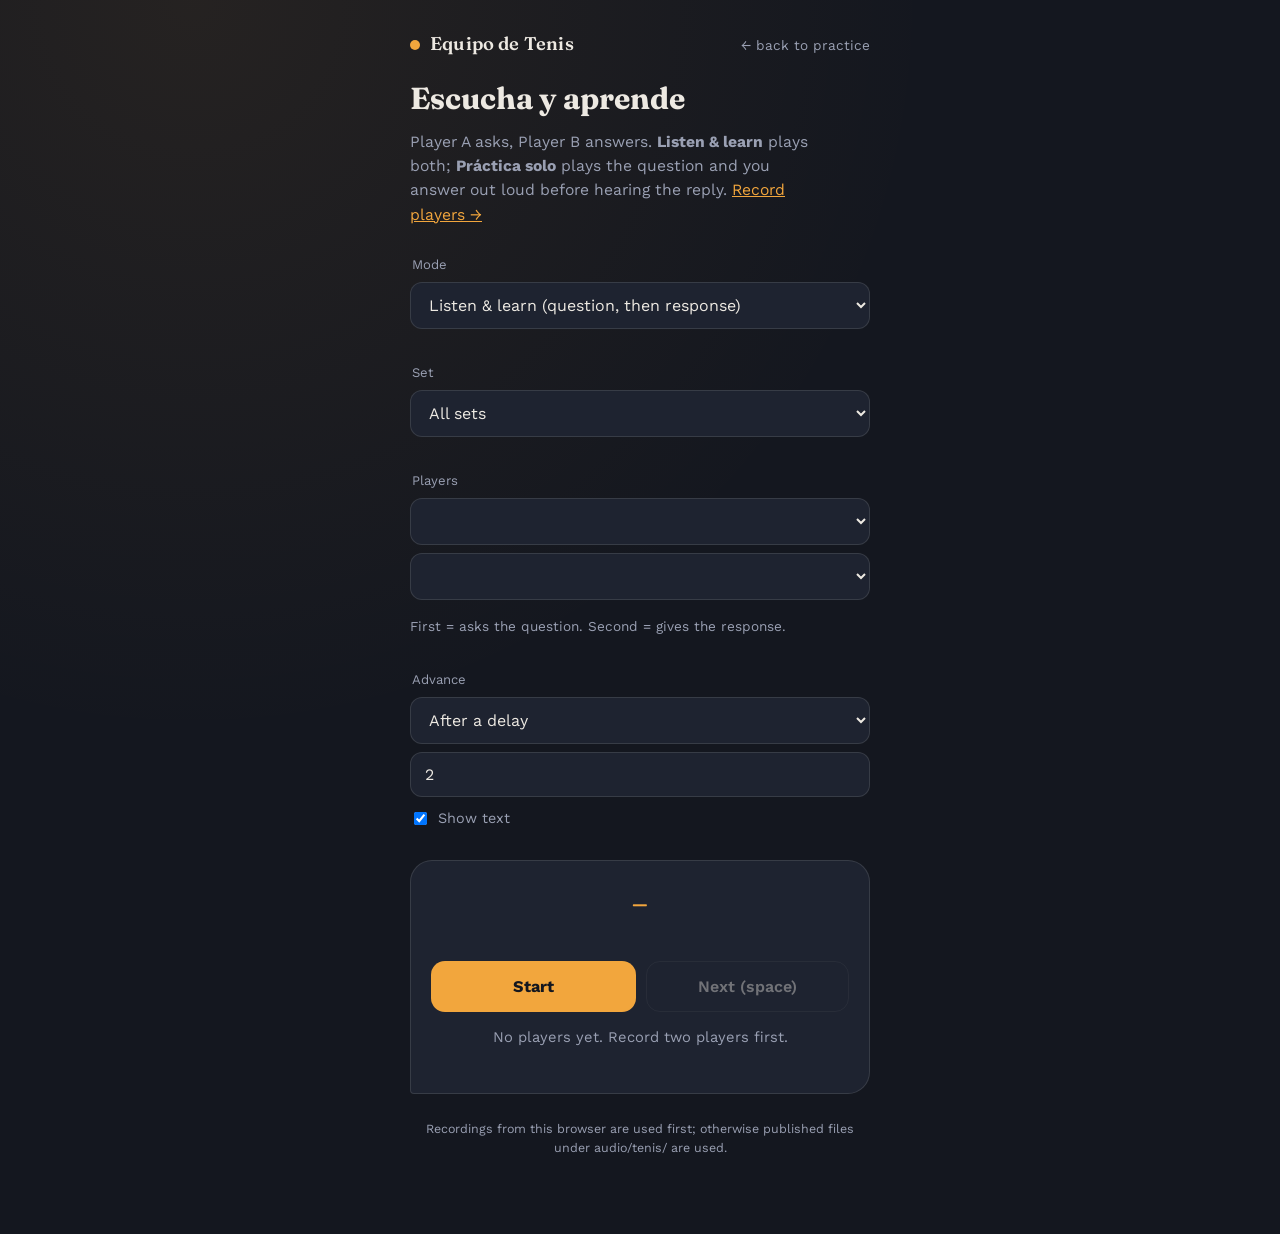
==== spanish-listening-quiz-with-real-tennis/tenis.html @ 942bfbab "Add files via upload" ====
<!DOCTYPE html>
<html lang="en">
<head>
<meta charset="UTF-8">
<meta name="viewport" content="width=device-width, initial-scale=1.0">
<title>Equipo de Tenis</title>
<link rel="stylesheet" href="css/style.css">
</head>
<body>
<div class="app">
<div class="brand">
<span class="dot"></span>
<h1>Equipo de Tenis</h1>
<a class="tagline" href="index.html">← back to practice</a>
</div>
<h2 class="hero-word small">Escucha y aprende</h2>
<p class="home-copy">
Player A asks, Player B answers. <b>Listen &amp; learn</b> plays both;
<b>Práctica solo</b> plays the question and you answer out loud before hearing the reply.
<a href="tenis-record.html">Record players →</a>
</p>
<fieldset>
<legend>Mode</legend>
<select id="mode" class="set-select">
<option value="listen">Listen &amp; learn (question, then response)</option>
<option value="solo">Práctica solo (question only, you answer)</option>
</select>
</fieldset>
<fieldset>
<legend>Set</legend>
<select id="set-select" class="set-select"></select>
</fieldset>
<fieldset>
<legend>Players</legend>
<select id="pq" class="set-select"></select>
<select id="pa" class="set-select"></select>
<p class="rec-progress">First = asks the question. Second = gives the response.</p>
</fieldset>
<fieldset>
<legend>Advance</legend>
<select id="adv" class="set-select">
<option value="delay">After a delay</option>
<option value="space">When I press the space bar</option>
</select>
<input id="delay" class="set-select" type="number" min="0.5" step="0.5" value="2" aria-label="Delay in seconds">
<label><input type="checkbox" id="show" checked> Show text</label>
</fieldset>
<div class="rec-panel">
<p class="rec-label" id="q-text">–</p>
<p class="rec-spoken" id="a-text"></p>
<div class="home-actions">
<button class="start-btn" id="go-btn">Start</button>
<button class="study-btn" id="next-btn" disabled>Next (space)</button>
</div>
<p class="feedback-row" id="msg"></p>
</div>
<p class="hint-note">Recordings from this browser are used first; otherwise published files under audio/tenis/ are used.</p>
</div>
<script src="js/store.js"></script>
<script src="js/tenis-common.js"></script>
<script src="js/tenis.js"></script>
</body>
</html>
---- spanish-listening-quiz-with-real-tennis/css/style.css ----
@import url('https://fonts.googleapis.com/css2?family=Fraunces:opsz,wght@9..144,400;9..144,600;9..144,700&family=Work+Sans:wght@400;500;600;700&display=swap');

:root {
  --ink: #14171f;
  --surface: #1e2330;
  --surface-raised: #262c3d;
  --paper: #ede9e2;
  --muted: #9aa0b3;
  --amber: #f2a63d;
  --amber-dim: #7a5a29;
  --teal: #4fd1c5;
  --red: #e8654f;
  --border: rgba(237, 233, 226, 0.12);
  --radius-card: 22px 22px 22px 4px;
}

* { box-sizing: border-box; }

html { -webkit-text-size-adjust: 100%; }

body {
  margin: 0;
  min-height: 100vh;
  background:
    radial-gradient(circle at 15% 0%, rgba(242, 166, 61, 0.08), transparent 45%),
    var(--ink);
  color: var(--paper);
  font-family: 'Work Sans', system-ui, sans-serif;
  display: flex;
  justify-content: center;
  padding: 32px 18px 64px;
}

.app {
  width: 100%;
  max-width: 460px;
}

.brand {
  display: flex;
  align-items: baseline;
  gap: 10px;
  margin-bottom: 28px;
}

.brand .dot {
  width: 10px;
  height: 10px;
  border-radius: 50%;
  background: var(--amber);
  flex: none;
}

.brand h1 {
  font-family: 'Fraunces', serif;
  font-weight: 600;
  font-size: 1.15rem;
  margin: 0;
  letter-spacing: 0.01em;
  color: var(--paper);
}

.brand span.tagline {
  color: var(--muted);
  font-size: 0.85rem;
}

/* ---------- screens ---------- */
.screen { display: none; }
.screen.active { display: block; }

/* ---------- home screen ---------- */
.hero-word {
  font-family: 'Fraunces', serif;
  font-weight: 700;
  font-size: clamp(2.6rem, 11vw, 3.6rem);
  line-height: 1.02;
  margin: 4px 0 10px;
  color: var(--paper);
}

.hero-word em {
  font-style: normal;
  color: var(--amber);
}

.home-copy {
  color: var(--muted);
  font-size: 0.98rem;
  line-height: 1.55;
  max-width: 40ch;
  margin-bottom: 30px;
}

.module-list {
  display: flex;
  flex-direction: column;
  gap: 12px;
  margin-bottom: 26px;
}

.module-row {
  display: flex;
  align-items: center;
  justify-content: space-between;
  gap: 14px;
  padding: 16px 18px;
  background: var(--surface);
  border: 1px solid var(--border);
  border-radius: var(--radius-card);
  cursor: pointer;
  text-align: left;
  color: var(--paper);
  font-family: 'Work Sans', sans-serif;
  transition: border-color 0.15s ease, transform 0.1s ease;
}

.module-row:hover { border-color: var(--amber-dim); }
.module-row:active { transform: scale(0.99); }

.module-row.selected {
  border-color: var(--amber);
  background: var(--surface-raised);
}

.module-row .m-name {
  font-weight: 600;
  font-size: 1.02rem;
}

.module-row .m-count {
  color: var(--muted);
  font-size: 0.85rem;
}

fieldset {
  border: none;
  padding: 0;
  margin: 0 0 28px;
}

legend {
  color: var(--muted);
  font-size: 0.82rem;
  margin-bottom: 10px;
  text-transform: none;
}

.count-choices {
  display: flex;
  gap: 8px;
}

.count-choices button {
  flex: 1;
  padding: 10px 0;
  background: var(--surface);
  border: 1px solid var(--border);
  border-radius: 12px;
  color: var(--muted);
  font-family: 'Work Sans', sans-serif;
  font-weight: 600;
  cursor: pointer;
}

.count-choices button.selected {
  color: var(--ink);
  background: var(--amber);
  border-color: var(--amber);
}

.start-btn {
  width: 100%;
  padding: 16px;
  background: var(--amber);
  color: var(--ink);
  border: none;
  border-radius: 14px;
  font-family: 'Work Sans', sans-serif;
  font-weight: 700;
  font-size: 1.02rem;
  cursor: pointer;
}

.start-btn:disabled {
  background: var(--surface-raised);
  color: var(--muted);
  cursor: not-allowed;
}

/* ---------- quiz screen ---------- */
.quiz-top {
  display: flex;
  justify-content: space-between;
  align-items: center;
  color: var(--muted);
  font-size: 0.85rem;
  margin-bottom: 14px;
}

.progress-track {
  height: 4px;
  background: var(--surface);
  border-radius: 2px;
  overflow: hidden;
  margin-bottom: 30px;
}

.progress-fill {
  height: 100%;
  background: var(--amber);
  width: 0%;
  transition: width 0.25s ease;
}

.dial {
  display: flex;
  flex-direction: column;
  align-items: center;
  padding: 40px 20px 34px;
  background: var(--surface);
  border: 1px solid var(--border);
  border-radius: var(--radius-card);
  margin-bottom: 22px;
}

.play-btn {
  width: 92px;
  height: 92px;
  border-radius: 50%;
  border: 2px solid var(--amber);
  background: transparent;
  color: var(--amber);
  cursor: pointer;
  display: flex;
  align-items: center;
  justify-content: center;
  transition: background 0.15s ease;
}

.play-btn:active { background: rgba(242, 166, 61, 0.12); }

.play-btn svg { width: 34px; height: 34px; fill: currentColor; }

.play-hint {
  margin-top: 16px;
  color: var(--muted);
  font-size: 0.85rem;
}

.options-grid {
  display: grid;
  grid-template-columns: 1fr 1fr;
  gap: 12px;
}

.option-btn {
  padding: 22px 8px;
  background: var(--surface);
  border: 1px solid var(--border);
  border-radius: 16px;
  font-family: 'Fraunces', serif;
  font-weight: 600;
  font-size: 1.7rem;
  color: var(--paper);
  cursor: pointer;
}

.option-btn:active { transform: scale(0.98); }

.option-btn.correct {
  border-color: var(--teal);
  color: var(--teal);
  background: rgba(79, 209, 197, 0.08);
}

.option-btn.incorrect {
  border-color: var(--red);
  color: var(--red);
  background: rgba(232, 101, 79, 0.08);
}

.option-btn.disabled { pointer-events: none; opacity: 0.55; }
.option-btn.disabled.correct,
.option-btn.disabled.incorrect { opacity: 1; }

.feedback-row {
  min-height: 26px;
  margin-top: 16px;
  font-size: 0.92rem;
  color: var(--muted);
}

.feedback-row.correct { color: var(--teal); }
.feedback-row.incorrect { color: var(--red); }

.next-btn {
  width: 100%;
  padding: 15px;
  margin-top: 16px;
  background: var(--surface-raised);
  color: var(--paper);
  border: 1px solid var(--border);
  border-radius: 14px;
  font-family: 'Work Sans', sans-serif;
  font-weight: 600;
  cursor: pointer;
  display: none;
}

.next-btn.visible { display: block; }

/* ---------- results screen ---------- */
.results-card {
  background: var(--surface);
  border: 1px solid var(--border);
  border-radius: var(--radius-card);
  padding: 36px 24px;
  text-align: center;
  margin-bottom: 20px;
}

.results-score {
  font-family: 'Fraunces', serif;
  font-weight: 700;
  font-size: 3.2rem;
  color: var(--amber);
  margin: 6px 0;
}

.results-label { color: var(--muted); font-size: 0.9rem; }

.miss-list {
  text-align: left;
  margin: 22px 0 0;
  padding-top: 18px;
  border-top: 1px solid var(--border);
}

.miss-list h3 {
  font-family: 'Work Sans', sans-serif;
  font-size: 0.85rem;
  color: var(--muted);
  font-weight: 600;
  margin: 0 0 10px;
}

.miss-row {
  display: flex;
  justify-content: space-between;
  padding: 7px 0;
  font-size: 0.92rem;
  border-bottom: 1px dashed var(--border);
}

.miss-row .heard { color: var(--paper); font-weight: 600; }
.miss-row .picked { color: var(--red); }

.results-actions {
  display: flex;
  gap: 10px;
}

.results-actions button {
  flex: 1;
  padding: 14px;
  border-radius: 14px;
  font-family: 'Work Sans', sans-serif;
  font-weight: 600;
  cursor: pointer;
}

.results-actions .again-btn {
  background: var(--amber);
  color: var(--ink);
  border: none;
}

.results-actions .home-btn {
  background: transparent;
  color: var(--paper);
  border: 1px solid var(--border);
}

.hint-note {
  color: var(--muted);
  font-size: 0.78rem;
  text-align: center;
  margin-top: 26px;
  line-height: 1.5;
}

@media (prefers-reduced-motion: reduce) {
  * { transition: none !important; }
}

:focus-visible {
  outline: 2px solid var(--amber);
  outline-offset: 2px;
}

/* ---------- more-tools links, record pages, Equipo de Tenis ---------- */
a.module-row { text-decoration: none; }
.more-tools { margin-top: 34px; }
.brand a.tagline { color: var(--muted); font-size: 0.85rem; text-decoration: none; margin-left: auto; }
.brand a.tagline:hover { color: var(--amber); }
.hero-word.small { font-size: 1.9rem; margin-bottom: 10px; }
.home-copy a { color: var(--amber); }
label { display: flex; align-items: center; gap: 8px; color: var(--muted); font-size: 0.9rem; margin: 4px 0; }

.set-select {
  width: 100%;
  padding: 12px 14px;
  margin-bottom: 8px;
  background: var(--surface);
  border: 1px solid var(--border);
  border-radius: 12px;
  color: var(--paper);
  font: inherit;
}

.rec-panel {
  background: var(--surface);
  border: 1px solid var(--border);
  border-radius: var(--radius-card);
  padding: 24px 20px;
  text-align: center;
  margin-bottom: 18px;
}
.rec-label { font-family: 'Fraunces', serif; font-weight: 700; font-size: 1.8rem; color: var(--amber); margin: 0 0 4px; }
.rec-spoken { color: var(--muted); margin: 0 0 18px; min-height: 1.2em; }
.rec-progress { color: var(--muted); font-size: 0.85rem; margin: 10px 0; }

.home-actions { display: flex; gap: 10px; margin-bottom: 12px; }
.home-actions .start-btn, .home-actions .study-btn { flex: 1; width: auto; }
.spaced-top { margin-top: 22px; }

.study-btn {
  padding: 14px;
  background: transparent;
  color: var(--paper);
  border: 1px solid var(--border);
  border-radius: 14px;
  font: 600 1rem 'Work Sans', sans-serif;
  cursor: pointer;
}
.study-btn:disabled { opacity: 0.4; cursor: not-allowed; }
.study-btn.block, fieldset > .study-btn { display: block; width: 100%; }
.start-btn.recording { background: var(--red); color: #fff; }

.listen-grid { display: grid; grid-template-columns: repeat(auto-fill, minmax(96px, 1fr)); gap: 8px; margin-bottom: 22px; }
.listen-tile {
  padding: 12px 6px;
  background: var(--surface);
  border: 1px solid var(--border);
  border-radius: 12px;
  color: var(--paper);
  font: 600 0.95rem 'Work Sans', sans-serif;
  cursor: pointer;
}
.listen-tile.done { border-color: var(--teal); color: var(--teal); }
.listen-tile.current { outline: 2px solid var(--amber); outline-offset: 1px; }
.tenis-grid { grid-template-columns: 1fr 1fr; }
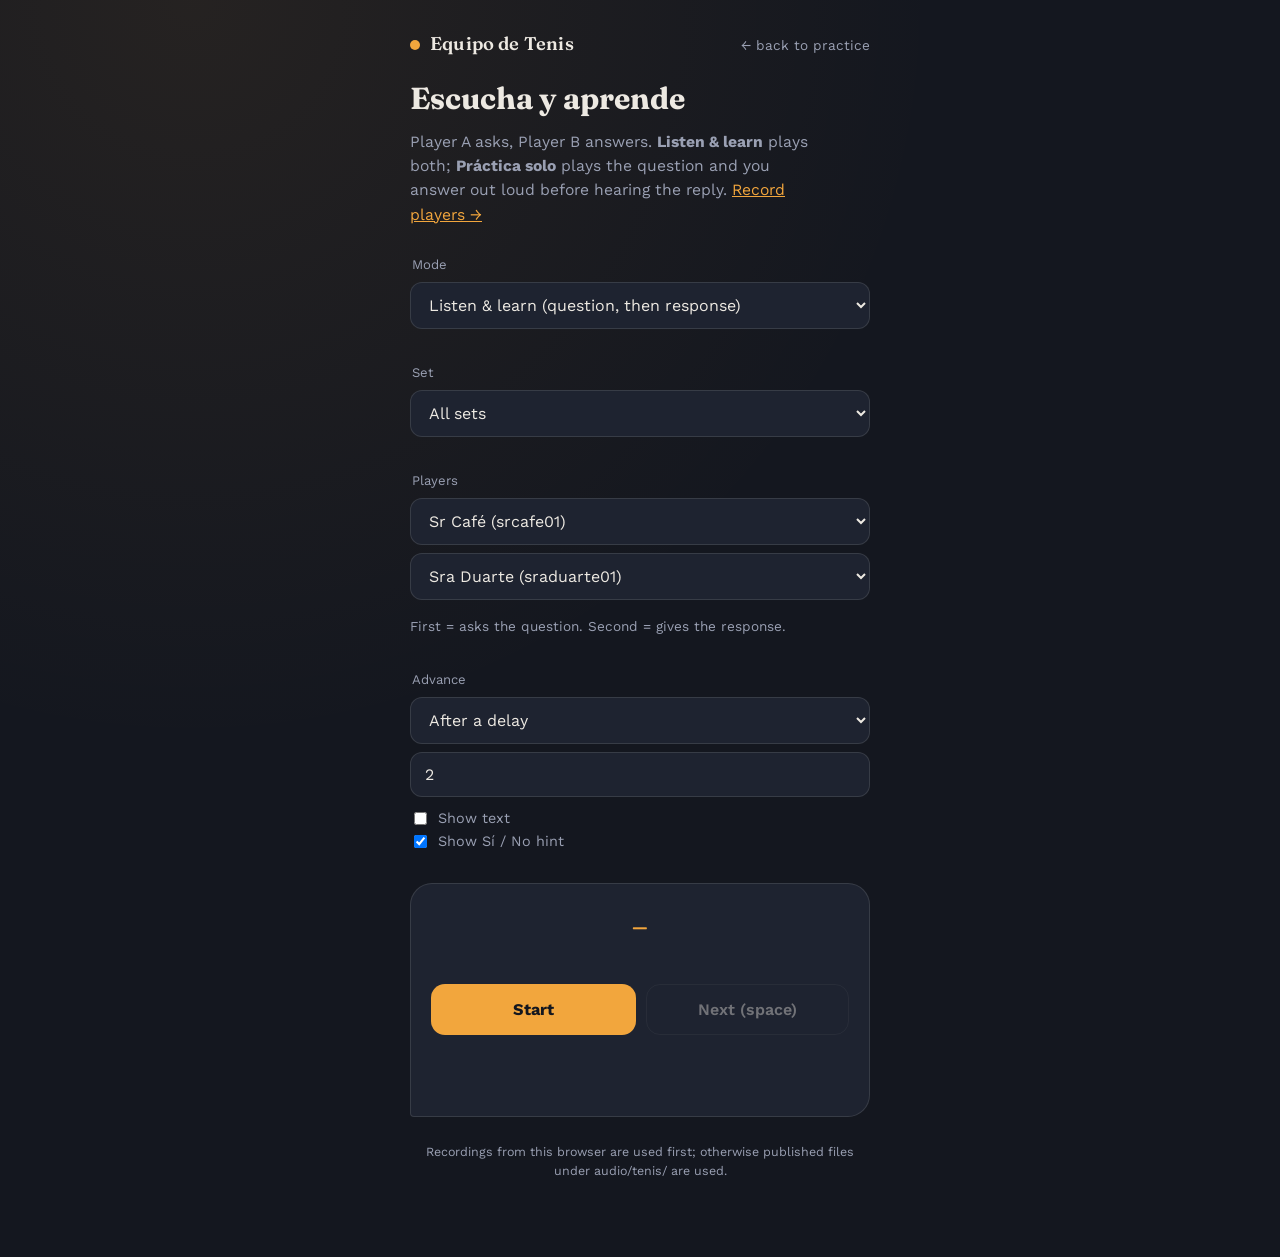
==== commit 9fdc3600: "Update tenis.html to include sí or no, also default off show text" ====
--- a/spanish-listening-quiz-with-real-tennis/tenis.html
+++ b/spanish-listening-quiz-with-real-tennis/tenis.html
@@ -43,7 +43,8 @@
 <option value="space">When I press the space bar</option>
 </select>
 <input id="delay" class="set-select" type="number" min="0.5" step="0.5" value="2" aria-label="Delay in seconds">
-<label><input type="checkbox" id="show" checked> Show text</label>
+<label><input type="checkbox" id="show"> Show text</label>
+<label><input type="checkbox" id="hint" checked> Show Sí / No hint</label>
 </fieldset>
 <div class="rec-panel">
 <p class="rec-label" id="q-text">–</p>
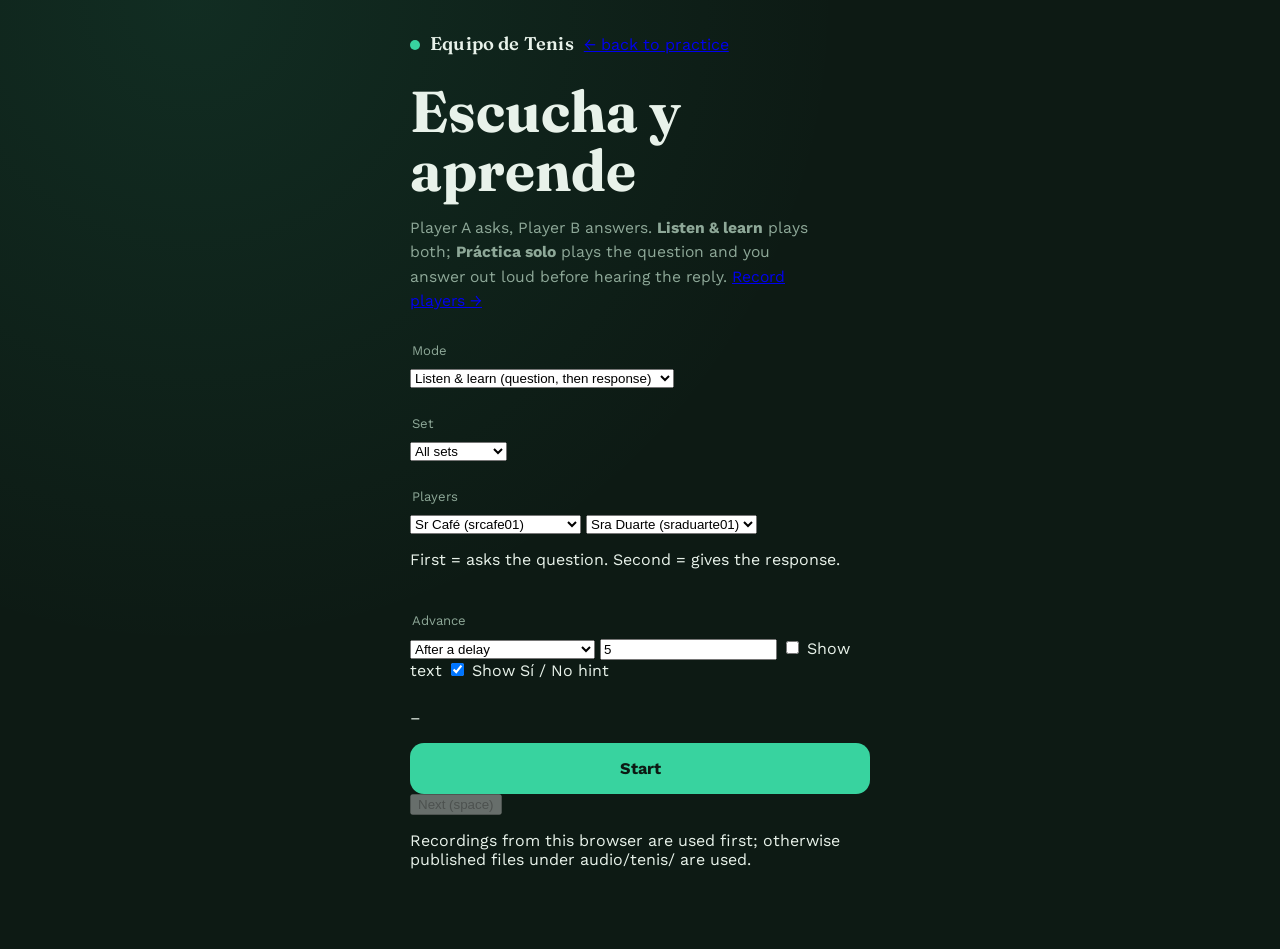
==== commit deacaf47: "Update tenis.html to default wait 5 seconds" ====
--- a/spanish-listening-quiz-with-real-tennis/tenis.html
+++ b/spanish-listening-quiz-with-real-tennis/tenis.html
@@ -42,7 +42,7 @@
 <option value="delay">After a delay</option>
 <option value="space">When I press the space bar</option>
 </select>
-<input id="delay" class="set-select" type="number" min="0.5" step="0.5" value="2" aria-label="Delay in seconds">
+<input id="delay" class="set-select" type="number" min="0.5" step="0.5" value="5" aria-label="Delay in seconds">
 <label><input type="checkbox" id="show"> Show text</label>
 <label><input type="checkbox" id="hint" checked> Show Sí / No hint</label>
 </fieldset>
--- a/spanish-listening-quiz-with-real-tennis/css/style.css
+++ b/spanish-listening-quiz-with-real-tennis/css/style.css
@@ -1,16 +1,16 @@
 @import url('https://fonts.googleapis.com/css2?family=Fraunces:opsz,wght@9..144,400;9..144,600;9..144,700&family=Work+Sans:wght@400;500;600;700&display=swap');
 
 :root {
-  --ink: #14171f;
-  --surface: #1e2330;
-  --surface-raised: #262c3d;
-  --paper: #ede9e2;
-  --muted: #9aa0b3;
-  --amber: #f2a63d;
-  --amber-dim: #7a5a29;
-  --teal: #4fd1c5;
-  --red: #e8654f;
-  --border: rgba(237, 233, 226, 0.12);
+  --ink: #0d1a14;              /* Deep dark forest green base */
+  --surface: #14261d;          /* Dark green card background */
+  --surface-raised: #1c3328;   /* Slightly lighter green background */
+  --paper: #e8f2ea;            /* Soft off-white with hint of mint */
+  --muted: #8ea898;            /* Muted sage gray-green */
+  --amber: #38d39f;            /* Vibrant mint/emerald primary highlight */
+  --amber-dim: #1f684e;        /* Darker emerald border accent */
+  --teal: #4fd1c5;             /* Teal/Cyan accent */
+  --red: #e8654f;              /* Red feedback */
+  --border: rgba(232, 242, 234, 0.12);
   --radius-card: 22px 22px 22px 4px;
 }
 
@@ -22,7 +22,7 @@
   margin: 0;
   min-height: 100vh;
   background:
-    radial-gradient(circle at 15% 0%, rgba(242, 166, 61, 0.08), transparent 45%),
+    radial-gradient(circle at 15% 0%, rgba(56, 211, 159, 0.1), transparent 45%),
     var(--ink);
   color: var(--paper);
   font-family: 'Work Sans', system-ui, sans-serif;
@@ -238,7 +238,7 @@
   transition: background 0.15s ease;
 }
 
-.play-btn:active { background: rgba(242, 166, 61, 0.12); }
+.play-btn:active { background: rgba(56, 211, 159, 0.12); }
 
 .play-btn svg { width: 34px; height: 34px; fill: currentColor; }
 
@@ -256,208 +256,3 @@
 
 .option-btn {
   padding: 22px 8px;
-  background: var(--surface);
-  border: 1px solid var(--border);
-  border-radius: 16px;
-  font-family: 'Fraunces', serif;
-  font-weight: 600;
-  font-size: 1.7rem;
-  color: var(--paper);
-  cursor: pointer;
-}
-
-.option-btn:active { transform: scale(0.98); }
-
-.option-btn.correct {
-  border-color: var(--teal);
-  color: var(--teal);
-  background: rgba(79, 209, 197, 0.08);
-}
-
-.option-btn.incorrect {
-  border-color: var(--red);
-  color: var(--red);
-  background: rgba(232, 101, 79, 0.08);
-}
-
-.option-btn.disabled { pointer-events: none; opacity: 0.55; }
-.option-btn.disabled.correct,
-.option-btn.disabled.incorrect { opacity: 1; }
-
-.feedback-row {
-  min-height: 26px;
-  margin-top: 16px;
-  font-size: 0.92rem;
-  color: var(--muted);
-}
-
-.feedback-row.correct { color: var(--teal); }
-.feedback-row.incorrect { color: var(--red); }
-
-.next-btn {
-  width: 100%;
-  padding: 15px;
-  margin-top: 16px;
-  background: var(--surface-raised);
-  color: var(--paper);
-  border: 1px solid var(--border);
-  border-radius: 14px;
-  font-family: 'Work Sans', sans-serif;
-  font-weight: 600;
-  cursor: pointer;
-  display: none;
-}
-
-.next-btn.visible { display: block; }
-
-/* ---------- results screen ---------- */
-.results-card {
-  background: var(--surface);
-  border: 1px solid var(--border);
-  border-radius: var(--radius-card);
-  padding: 36px 24px;
-  text-align: center;
-  margin-bottom: 20px;
-}
-
-.results-score {
-  font-family: 'Fraunces', serif;
-  font-weight: 700;
-  font-size: 3.2rem;
-  color: var(--amber);
-  margin: 6px 0;
-}
-
-.results-label { color: var(--muted); font-size: 0.9rem; }
-
-.miss-list {
-  text-align: left;
-  margin: 22px 0 0;
-  padding-top: 18px;
-  border-top: 1px solid var(--border);
-}
-
-.miss-list h3 {
-  font-family: 'Work Sans', sans-serif;
-  font-size: 0.85rem;
-  color: var(--muted);
-  font-weight: 600;
-  margin: 0 0 10px;
-}
-
-.miss-row {
-  display: flex;
-  justify-content: space-between;
-  padding: 7px 0;
-  font-size: 0.92rem;
-  border-bottom: 1px dashed var(--border);
-}
-
-.miss-row .heard { color: var(--paper); font-weight: 600; }
-.miss-row .picked { color: var(--red); }
-
-.results-actions {
-  display: flex;
-  gap: 10px;
-}
-
-.results-actions button {
-  flex: 1;
-  padding: 14px;
-  border-radius: 14px;
-  font-family: 'Work Sans', sans-serif;
-  font-weight: 600;
-  cursor: pointer;
-}
-
-.results-actions .again-btn {
-  background: var(--amber);
-  color: var(--ink);
-  border: none;
-}
-
-.results-actions .home-btn {
-  background: transparent;
-  color: var(--paper);
-  border: 1px solid var(--border);
-}
-
-.hint-note {
-  color: var(--muted);
-  font-size: 0.78rem;
-  text-align: center;
-  margin-top: 26px;
-  line-height: 1.5;
-}
-
-@media (prefers-reduced-motion: reduce) {
-  * { transition: none !important; }
-}
-
-:focus-visible {
-  outline: 2px solid var(--amber);
-  outline-offset: 2px;
-}
-
-/* ---------- more-tools links, record pages, Equipo de Tenis ---------- */
-a.module-row { text-decoration: none; }
-.more-tools { margin-top: 34px; }
-.brand a.tagline { color: var(--muted); font-size: 0.85rem; text-decoration: none; margin-left: auto; }
-.brand a.tagline:hover { color: var(--amber); }
-.hero-word.small { font-size: 1.9rem; margin-bottom: 10px; }
-.home-copy a { color: var(--amber); }
-label { display: flex; align-items: center; gap: 8px; color: var(--muted); font-size: 0.9rem; margin: 4px 0; }
-
-.set-select {
-  width: 100%;
-  padding: 12px 14px;
-  margin-bottom: 8px;
-  background: var(--surface);
-  border: 1px solid var(--border);
-  border-radius: 12px;
-  color: var(--paper);
-  font: inherit;
-}
-
-.rec-panel {
-  background: var(--surface);
-  border: 1px solid var(--border);
-  border-radius: var(--radius-card);
-  padding: 24px 20px;
-  text-align: center;
-  margin-bottom: 18px;
-}
-.rec-label { font-family: 'Fraunces', serif; font-weight: 700; font-size: 1.8rem; color: var(--amber); margin: 0 0 4px; }
-.rec-spoken { color: var(--muted); margin: 0 0 18px; min-height: 1.2em; }
-.rec-progress { color: var(--muted); font-size: 0.85rem; margin: 10px 0; }
-
-.home-actions { display: flex; gap: 10px; margin-bottom: 12px; }
-.home-actions .start-btn, .home-actions .study-btn { flex: 1; width: auto; }
-.spaced-top { margin-top: 22px; }
-
-.study-btn {
-  padding: 14px;
-  background: transparent;
-  color: var(--paper);
-  border: 1px solid var(--border);
-  border-radius: 14px;
-  font: 600 1rem 'Work Sans', sans-serif;
-  cursor: pointer;
-}
-.study-btn:disabled { opacity: 0.4; cursor: not-allowed; }
-.study-btn.block, fieldset > .study-btn { display: block; width: 100%; }
-.start-btn.recording { background: var(--red); color: #fff; }
-
-.listen-grid { display: grid; grid-template-columns: repeat(auto-fill, minmax(96px, 1fr)); gap: 8px; margin-bottom: 22px; }
-.listen-tile {
-  padding: 12px 6px;
-  background: var(--surface);
-  border: 1px solid var(--border);
-  border-radius: 12px;
-  color: var(--paper);
-  font: 600 0.95rem 'Work Sans', sans-serif;
-  cursor: pointer;
-}
-.listen-tile.done { border-color: var(--teal); color: var(--teal); }
-.listen-tile.current { outline: 2px solid var(--amber); outline-offset: 1px; }
-.tenis-grid { grid-template-columns: 1fr 1fr; }
